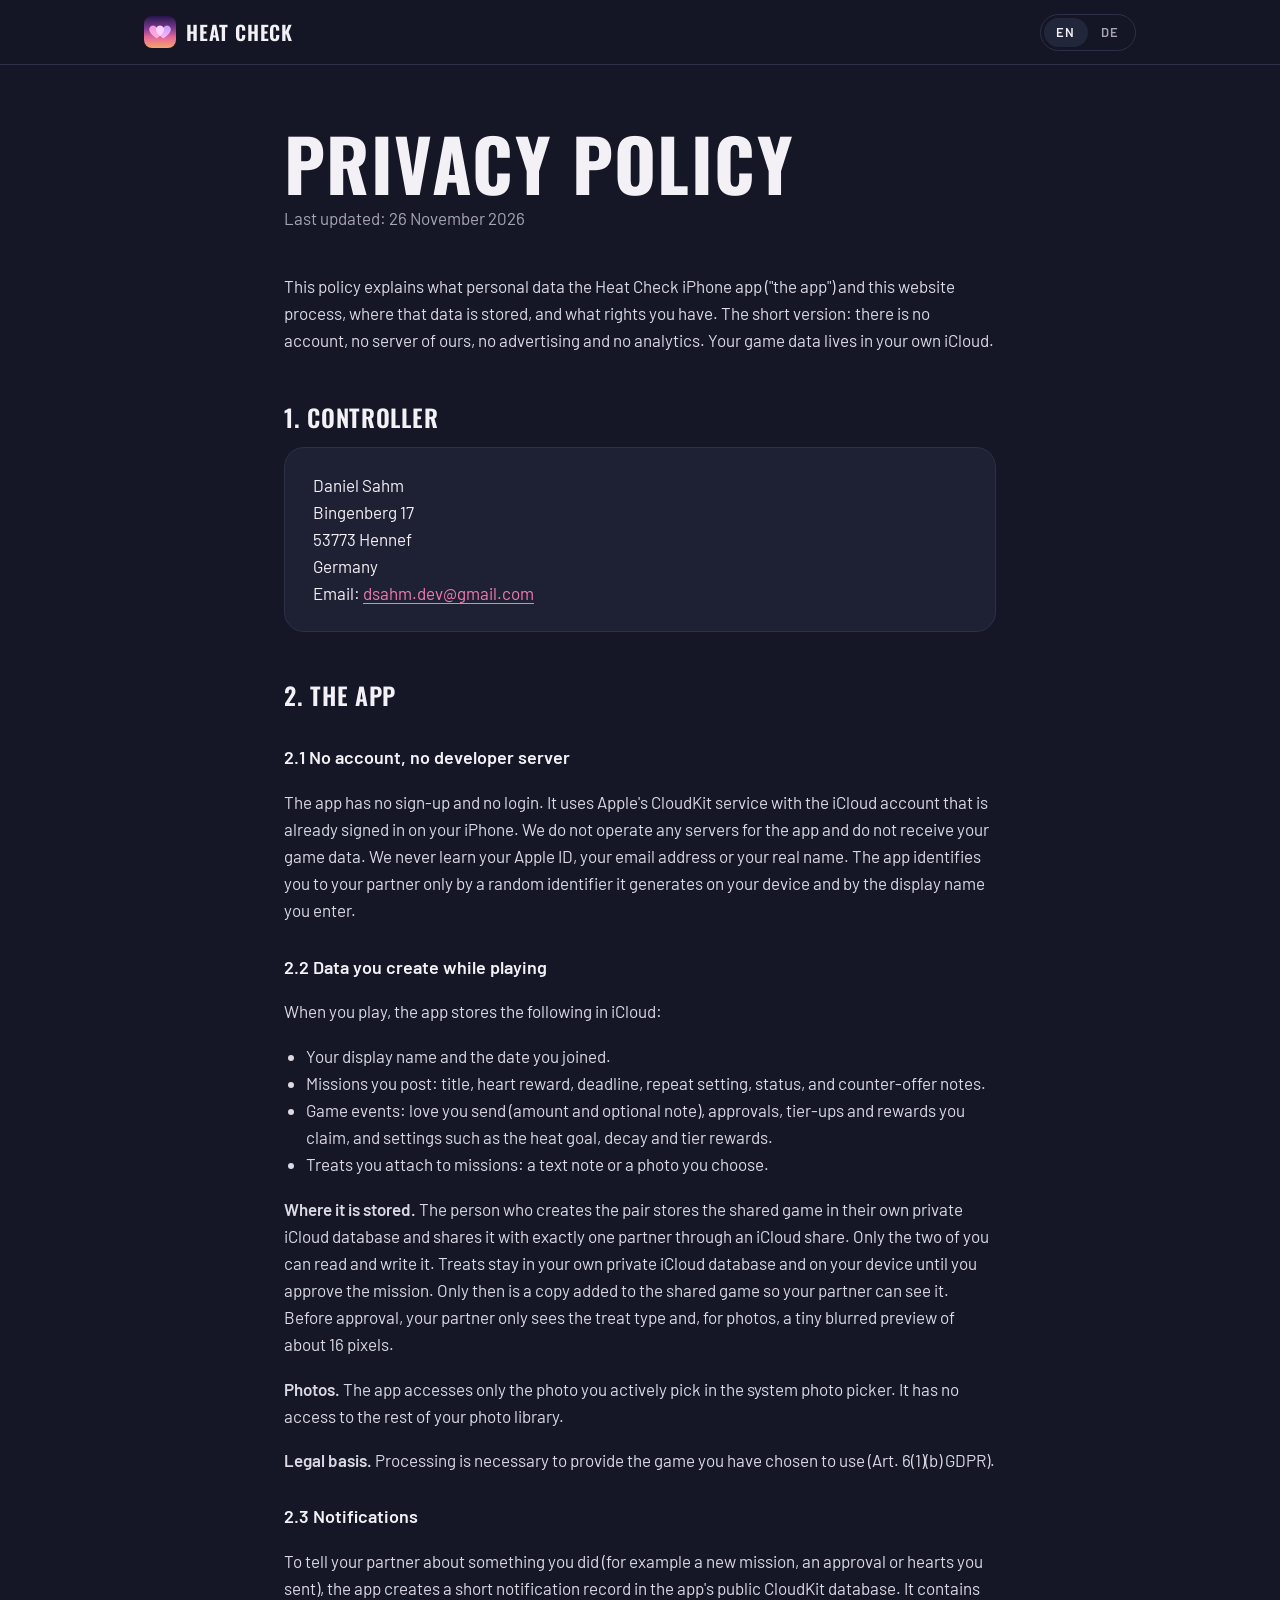
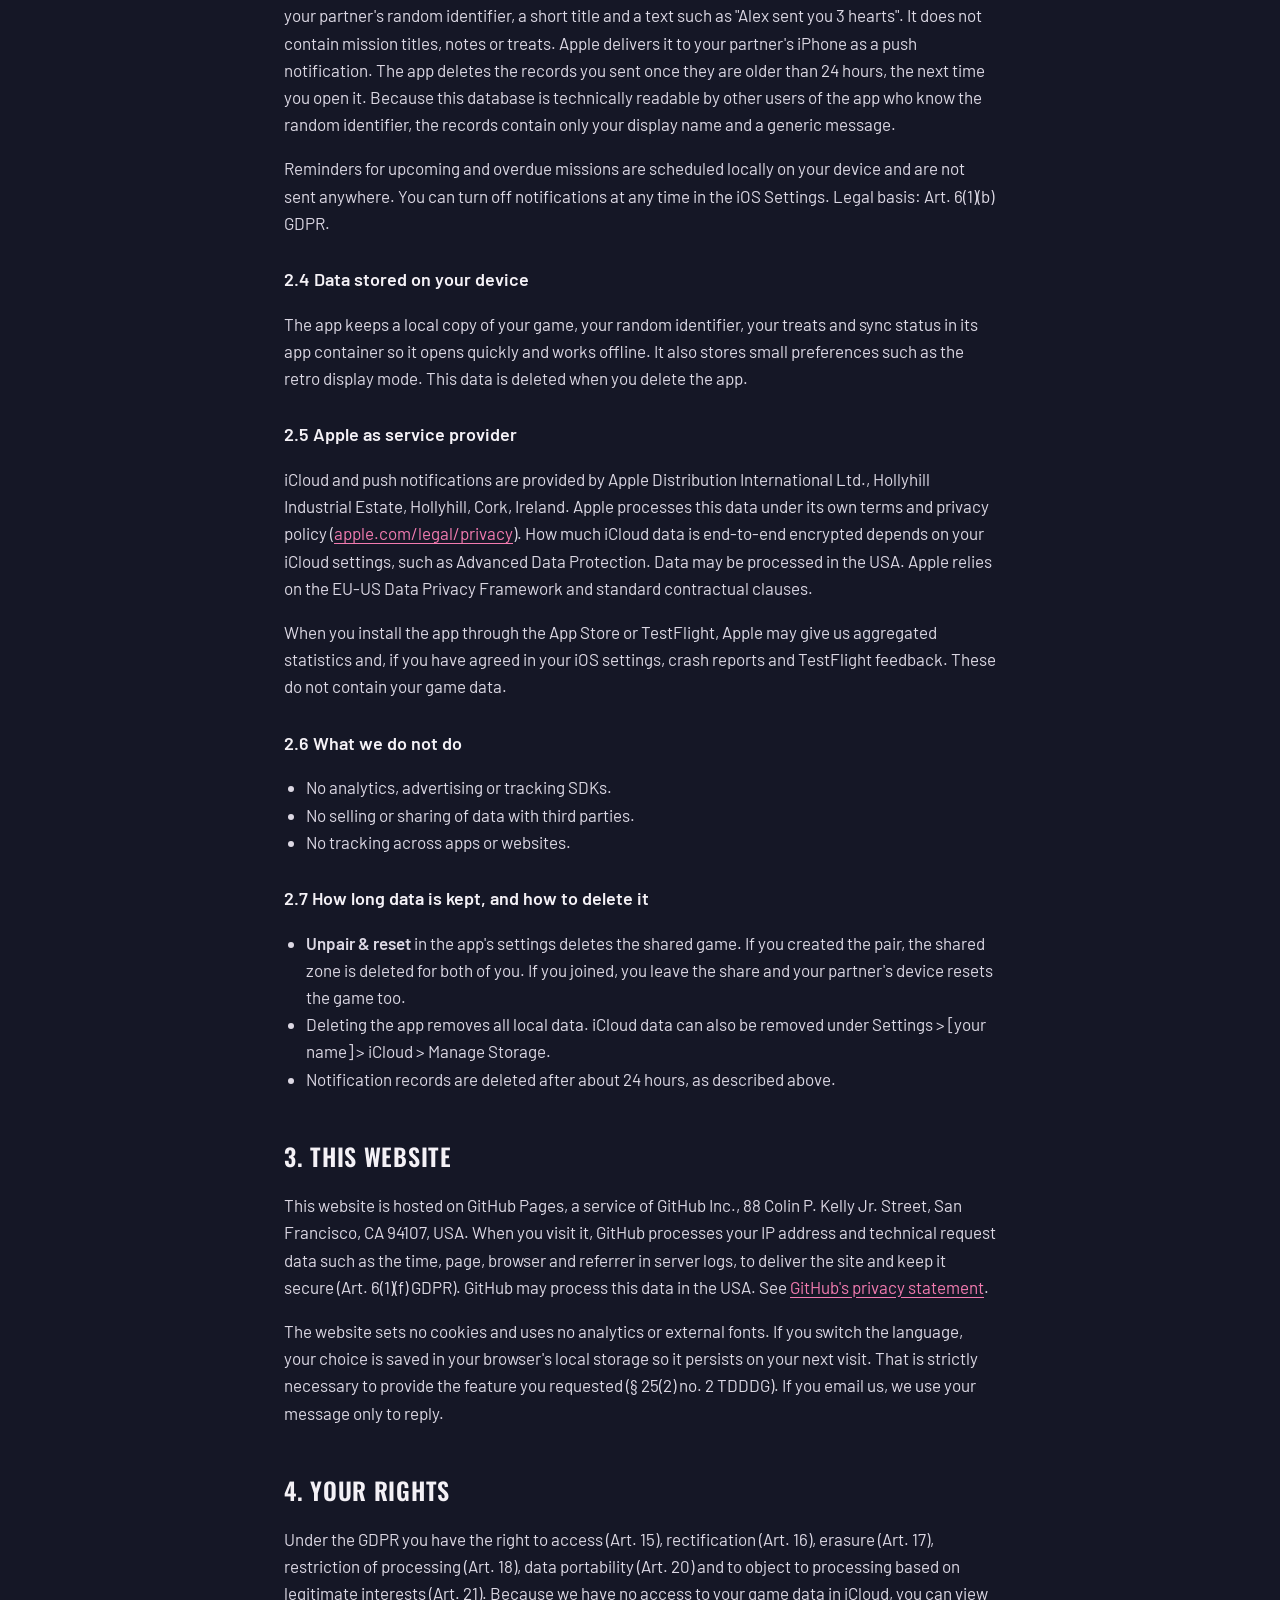
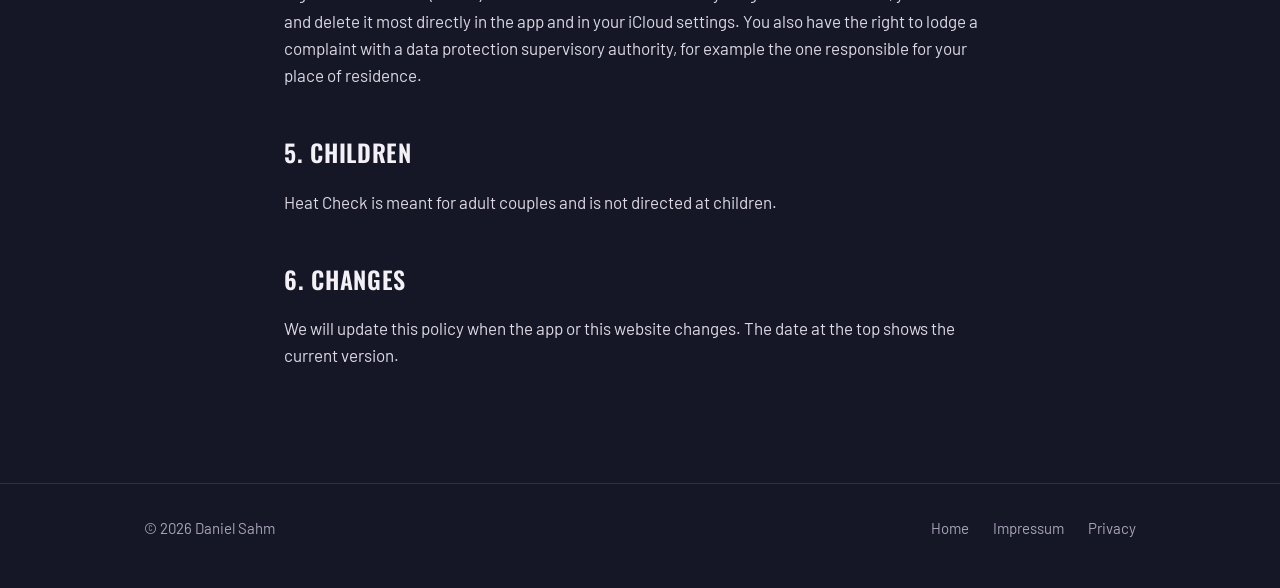
==== privacy.html @ 107d5788 "Add Heat Check landing page, Impressum and privacy policy" ====
<!doctype html>
<html lang="en" data-lang="en" data-title-en="Privacy policy - Heat Check" data-title-de="Datenschutzerklärung - Heat Check">
<head>
  <meta charset="utf-8">
  <meta name="viewport" content="width=device-width, initial-scale=1">
  <title>Privacy policy - Heat Check</title>
  <meta name="theme-color" content="#151726">
  <link rel="icon" type="image/png" href="assets/favicon.png">
  <link rel="stylesheet" href="assets/style.css">
  <script src="assets/lang.js"></script>
</head>
<body>
  <header class="site-header">
    <div class="wrap">
      <a class="brand" href="./"><img src="assets/favicon.png" alt=""><span>Heat Check</span></a>
      <div class="lang-switch" role="group" aria-label="Language">
        <button type="button" data-set-lang="en" aria-pressed="true">EN</button>
        <button type="button" data-set-lang="de" aria-pressed="false">DE</button>
      </div>
    </div>
  </header>

  <main class="legal">
    <!-- ENGLISH -->
    <div class="wrap narrow" lang="en">
      <h1 class="display">Privacy policy</h1>
      <p class="updated">Last updated: 26 November 2026</p>

      <p>This policy explains what personal data the Heat Check iPhone app ("the app") and this website process, where that data is stored, and what rights you have. The short version: there is no account, no server of ours, no advertising and no analytics. Your game data lives in your own iCloud.</p>

      <h2>1. Controller</h2>
      <div class="box">
        <address>
          Daniel Sahm<br>
          Bingenberg 17<br>
          53773 Hennef<br>
          Germany<br>
          Email: <a href="mailto:dsahm.dev@gmail.com">dsahm.dev@gmail.com</a>
        </address>
      </div>

      <h2>2. The app</h2>
      <h3>2.1 No account, no developer server</h3>
      <p>The app has no sign-up and no login. It uses Apple's CloudKit service with the iCloud account that is already signed in on your iPhone. We do not operate any servers for the app and do not receive your game data. We never learn your Apple ID, your email address or your real name. The app identifies you to your partner only by a random identifier it generates on your device and by the display name you enter.</p>

      <h3>2.2 Data you create while playing</h3>
      <p>When you play, the app stores the following in iCloud:</p>
      <ul>
        <li>Your display name and the date you joined.</li>
        <li>Missions you post: title, heart reward, deadline, repeat setting, status, and counter-offer notes.</li>
        <li>Game events: love you send (amount and optional note), approvals, tier-ups and rewards you claim, and settings such as the heat goal, decay and tier rewards.</li>
        <li>Treats you attach to missions: a text note or a photo you choose.</li>
      </ul>
      <p><strong>Where it is stored.</strong> The person who creates the pair stores the shared game in their own private iCloud database and shares it with exactly one partner through an iCloud share. Only the two of you can read and write it. Treats stay in your own private iCloud database and on your device until you approve the mission. Only then is a copy added to the shared game so your partner can see it. Before approval, your partner only sees the treat type and, for photos, a tiny blurred preview of about 16 pixels.</p>
      <p><strong>Photos.</strong> The app accesses only the photo you actively pick in the system photo picker. It has no access to the rest of your photo library.</p>
      <p><strong>Legal basis.</strong> Processing is necessary to provide the game you have chosen to use (Art. 6(1)(b) GDPR).</p>

      <h3>2.3 Notifications</h3>
      <p>To tell your partner about something you did (for example a new mission, an approval or hearts you sent), the app creates a short notification record in the app's public CloudKit database. It contains your partner's random identifier, a short title and a text such as "Alex sent you 3 hearts". It does not contain mission titles, notes or treats. Apple delivers it to your partner's iPhone as a push notification. The app deletes the records you sent once they are older than 24 hours, the next time you open it. Because this database is technically readable by other users of the app who know the random identifier, the records contain only your display name and a generic message.</p>
      <p>Reminders for upcoming and overdue missions are scheduled locally on your device and are not sent anywhere. You can turn off notifications at any time in the iOS Settings. Legal basis: Art. 6(1)(b) GDPR.</p>

      <h3>2.4 Data stored on your device</h3>
      <p>The app keeps a local copy of your game, your random identifier, your treats and sync status in its app container so it opens quickly and works offline. It also stores small preferences such as the retro display mode. This data is deleted when you delete the app.</p>

      <h3>2.5 Apple as service provider</h3>
      <p>iCloud and push notifications are provided by Apple Distribution International Ltd., Hollyhill Industrial Estate, Hollyhill, Cork, Ireland. Apple processes this data under its own terms and privacy policy (<a href="https://www.apple.com/legal/privacy/">apple.com/legal/privacy</a>). How much iCloud data is end-to-end encrypted depends on your iCloud settings, such as Advanced Data Protection. Data may be processed in the USA. Apple relies on the EU-US Data Privacy Framework and standard contractual clauses.</p>
      <p>When you install the app through the App Store or TestFlight, Apple may give us aggregated statistics and, if you have agreed in your iOS settings, crash reports and TestFlight feedback. These do not contain your game data.</p>

      <h3>2.6 What we do not do</h3>
      <ul>
        <li>No analytics, advertising or tracking SDKs.</li>
        <li>No selling or sharing of data with third parties.</li>
        <li>No tracking across apps or websites.</li>
      </ul>

      <h3>2.7 How long data is kept, and how to delete it</h3>
      <ul>
        <li><strong>Unpair &amp; reset</strong> in the app's settings deletes the shared game. If you created the pair, the shared zone is deleted for both of you. If you joined, you leave the share and your partner's device resets the game too.</li>
        <li>Deleting the app removes all local data. iCloud data can also be removed under Settings &gt; [your name] &gt; iCloud &gt; Manage Storage.</li>
        <li>Notification records are deleted after about 24 hours, as described above.</li>
      </ul>

      <h2>3. This website</h2>
      <p>This website is hosted on GitHub Pages, a service of GitHub Inc., 88 Colin P. Kelly Jr. Street, San Francisco, CA 94107, USA. When you visit it, GitHub processes your IP address and technical request data such as the time, page, browser and referrer in server logs, to deliver the site and keep it secure (Art. 6(1)(f) GDPR). GitHub may process this data in the USA. See <a href="https://docs.github.com/en/site-policy/privacy-policies/github-general-privacy-statement">GitHub's privacy statement</a>.</p>
      <p>The website sets no cookies and uses no analytics or external fonts. If you switch the language, your choice is saved in your browser's local storage so it persists on your next visit. That is strictly necessary to provide the feature you requested (§ 25(2) no. 2 TDDDG). If you email us, we use your message only to reply.</p>

      <h2>4. Your rights</h2>
      <p>Under the GDPR you have the right to access (Art. 15), rectification (Art. 16), erasure (Art. 17), restriction of processing (Art. 18), data portability (Art. 20) and to object to processing based on legitimate interests (Art. 21). Because we have no access to your game data in iCloud, you can view and delete it most directly in the app and in your iCloud settings. You also have the right to lodge a complaint with a data protection supervisory authority, for example the one responsible for your place of residence.</p>

      <h2>5. Children</h2>
      <p>Heat Check is meant for adult couples and is not directed at children.</p>

      <h2>6. Changes</h2>
      <p>We will update this policy when the app or this website changes. The date at the top shows the current version.</p>
    </div>

    <!-- DEUTSCH -->
    <div class="wrap narrow" lang="de">
      <h1 class="display">Datenschutz&shy;erklärung</h1>
      <p class="updated">Stand: 26. November 2026</p>

      <p>Diese Erklärung beschreibt, welche personenbezogenen Daten die iPhone-App Heat Check („die App“) und diese Website verarbeiten, wo sie gespeichert werden und welche Rechte du hast. Kurz gesagt: kein Konto, kein eigener Server, keine Werbung, keine Analyse. Eure Spieldaten liegen in eurem eigenen iCloud.</p>

      <h2>1. Verantwortlicher</h2>
      <div class="box">
        <address>
          Daniel Sahm<br>
          Bingenberg 17<br>
          53773 Hennef<br>
          Deutschland<br>
          E-Mail: <a href="mailto:dsahm.dev@gmail.com">dsahm.dev@gmail.com</a>
        </address>
      </div>

      <h2>2. Die App</h2>
      <h3>2.1 Kein Konto, kein Server des Entwicklers</h3>
      <p>Die App hat keine Registrierung und keinen Login. Sie nutzt Apples Dienst CloudKit mit dem iCloud-Account, der auf deinem iPhone bereits angemeldet ist. Wir betreiben keine eigenen Server für die App und erhalten deine Spieldaten nicht. Wir erfahren weder deine Apple-ID noch deine E-Mail-Adresse oder deinen echten Namen. Gegenüber deinem Partner wirst du nur über eine zufällige Kennung, die auf deinem Gerät erzeugt wird, und den Anzeigenamen identifiziert, den du eingibst.</p>

      <h3>2.2 Daten, die beim Spielen entstehen</h3>
      <p>Beim Spielen speichert die App Folgendes in iCloud:</p>
      <ul>
        <li>Deinen Anzeigenamen und das Beitrittsdatum.</li>
        <li>Missionen, die du stellst: Titel, Herz-Belohnung, Deadline, Wiederholung, Status und Notizen zu Gegenangeboten.</li>
        <li>Spielereignisse: gesendete Liebe (Anzahl und optionale Nachricht), Freigaben, erreichte Stufen und eingelöste Belohnungen sowie Einstellungen wie Hitzeziel, Abkühlung und Stufenbelohnungen.</li>
        <li>Belohnungen, die du an Missionen hängst: eine Textnotiz oder ein Foto deiner Wahl.</li>
      </ul>
      <p><strong>Speicherort.</strong> Wer das Paar erstellt, speichert das gemeinsame Spiel in der eigenen privaten iCloud-Datenbank und teilt es per iCloud-Freigabe mit genau einem Partner. Nur ihr beide könnt es lesen und bearbeiten. Belohnungen bleiben in deiner eigenen privaten iCloud-Datenbank und auf deinem Gerät, bis du die Mission abnimmst. Erst dann wird eine Kopie ins gemeinsame Spiel gelegt, damit dein Partner sie sehen kann. Vor der Freigabe sieht dein Partner nur die Art der Belohnung und bei Fotos eine winzige, unscharfe Vorschau von etwa 16 Pixeln.</p>
      <p><strong>Fotos.</strong> Die App greift nur auf das Foto zu, das du aktiv in der Fotoauswahl des Systems auswählst. Auf den Rest deiner Mediathek hat sie keinen Zugriff.</p>
      <p><strong>Rechtsgrundlage.</strong> Die Verarbeitung ist erforderlich, um das Spiel bereitzustellen, das du nutzen möchtest (Art. 6 Abs. 1 lit. b DSGVO).</p>

      <h3>2.3 Mitteilungen</h3>
      <p>Um deinen Partner über eine Aktion zu informieren (zum Beispiel eine neue Mission, eine Freigabe oder gesendete Herzen), legt die App einen kurzen Mitteilungsdatensatz in der öffentlichen CloudKit-Datenbank der App an. Er enthält die zufällige Kennung deines Partners, einen kurzen Titel und einen Text wie „Alex hat dir 3 Herzen geschickt“, aber keine Missionstitel, Notizen oder Belohnungen. Apple stellt ihn als Push-Mitteilung auf dem iPhone deines Partners zu. Die App löscht die von dir gesendeten Datensätze, sobald sie älter als 24 Stunden sind, beim nächsten Öffnen. Da diese Datenbank technisch für andere Nutzer der App lesbar ist, die die zufällige Kennung kennen, enthalten die Datensätze nur deinen Anzeigenamen und eine allgemeine Nachricht.</p>
      <p>Erinnerungen an bald fällige und überfällige Missionen werden lokal auf deinem Gerät geplant und nirgendwohin gesendet. Mitteilungen kannst du jederzeit in den iOS-Einstellungen abschalten. Rechtsgrundlage: Art. 6 Abs. 1 lit. b DSGVO.</p>

      <h3>2.4 Daten auf deinem Gerät</h3>
      <p>Die App speichert eine lokale Kopie eures Spiels, deine zufällige Kennung, deine Belohnungen und den Synchronisationsstatus in ihrem App-Container, damit sie schnell startet und offline funktioniert. Außerdem speichert sie kleine Einstellungen wie den Retro-Modus. Diese Daten werden gelöscht, wenn du die App löschst.</p>

      <h3>2.5 Apple als Dienstleister</h3>
      <p>iCloud und Push-Mitteilungen werden von Apple Distribution International Ltd., Hollyhill Industrial Estate, Hollyhill, Cork, Irland, bereitgestellt. Apple verarbeitet diese Daten nach eigenen Bedingungen und eigener Datenschutzrichtlinie (<a href="https://www.apple.com/de/legal/privacy/">apple.com/de/legal/privacy</a>). Wie viele iCloud-Daten Ende-zu-Ende-verschlüsselt sind, hängt von deinen iCloud-Einstellungen ab, etwa vom erweiterten Datenschutz. Eine Verarbeitung in den USA ist möglich. Apple stützt sich dabei auf das EU-US Data Privacy Framework und Standardvertragsklauseln.</p>
      <p>Wenn du die App über den App Store oder TestFlight installierst, kann Apple uns zusammengefasste Statistiken und, sofern du in den iOS-Einstellungen zugestimmt hast, Absturzberichte und TestFlight-Feedback zur Verfügung stellen. Diese enthalten keine Spieldaten.</p>

      <h3>2.6 Was wir nicht tun</h3>
      <ul>
        <li>Keine Analyse-, Werbe- oder Tracking-SDKs.</li>
        <li>Kein Verkauf und keine Weitergabe von Daten an Dritte.</li>
        <li>Kein Tracking über Apps oder Websites hinweg.</li>
      </ul>

      <h3>2.7 Speicherdauer und Löschung</h3>
      <ul>
        <li><strong>Unpair &amp; reset</strong> in den Einstellungen der App löscht das gemeinsame Spiel. Wenn du das Paar erstellt hast, wird der gemeinsame Bereich für euch beide gelöscht. Wenn du beigetreten bist, verlässt du die Freigabe, und das Gerät deines Partners setzt das Spiel ebenfalls zurück.</li>
        <li>Das Löschen der App entfernt alle lokalen Daten. iCloud-Daten kannst du zusätzlich unter Einstellungen &gt; [dein Name] &gt; iCloud &gt; Speicher verwalten entfernen.</li>
        <li>Mitteilungsdatensätze werden wie oben beschrieben nach etwa 24 Stunden gelöscht.</li>
      </ul>

      <h2>3. Diese Website</h2>
      <p>Diese Website wird über GitHub Pages bereitgestellt, einen Dienst der GitHub Inc., 88 Colin P. Kelly Jr. Street, San Francisco, CA 94107, USA. Beim Aufruf verarbeitet GitHub deine IP-Adresse und technische Anfragedaten wie Zeitpunkt, Seite, Browser und Referrer in Server-Logs, um die Seite auszuliefern und abzusichern (Art. 6 Abs. 1 lit. f DSGVO). GitHub kann diese Daten in den USA verarbeiten. Siehe die <a href="https://docs.github.com/en/site-policy/privacy-policies/github-general-privacy-statement">Datenschutzerklärung von GitHub</a>.</p>
      <p>Die Website setzt keine Cookies und nutzt weder Analyse-Tools noch externe Schriftarten. Wenn du die Sprache umschaltest, wird deine Auswahl im lokalen Speicher deines Browsers abgelegt, damit sie beim nächsten Besuch erhalten bleibt. Das ist für die von dir gewünschte Funktion unbedingt erforderlich (§ 25 Abs. 2 Nr. 2 TDDDG). Wenn du uns per E-Mail schreibst, nutzen wir deine Nachricht nur zur Beantwortung.</p>

      <h2>4. Deine Rechte</h2>
      <p>Nach der DSGVO hast du das Recht auf Auskunft (Art. 15), Berichtigung (Art. 16), Löschung (Art. 17), Einschränkung der Verarbeitung (Art. 18), Datenübertragbarkeit (Art. 20) und Widerspruch gegen Verarbeitungen auf Grundlage berechtigter Interessen (Art. 21). Da wir keinen Zugriff auf deine Spieldaten in iCloud haben, kannst du sie am direktesten in der App und in deinen iCloud-Einstellungen einsehen und löschen. Außerdem hast du das Recht, dich bei einer Datenschutz-Aufsichtsbehörde zu beschweren, etwa bei der für deinen Wohnort zuständigen.</p>

      <h2>5. Kinder</h2>
      <p>Heat Check richtet sich an erwachsene Paare und nicht an Kinder.</p>

      <h2>6. Änderungen</h2>
      <p>Wir passen diese Erklärung an, wenn sich die App oder diese Website ändert. Das Datum oben zeigt den aktuellen Stand.</p>
    </div>
  </main>

  <footer class="site-footer">
    <div class="wrap">
      <span>&copy; 2026 Daniel Sahm</span>
      <nav>
        <a href="./">Home</a>
        <a href="impressum.html">Impressum</a>
        <a href="privacy.html" lang="en">Privacy</a><a href="privacy.html" lang="de">Datenschutz</a>
      </nav>
    </div>
  </footer>
</body>
</html>
---- assets/style.css ----
@font-face { font-family: "Oswald"; src: url("fonts/Oswald-Variable.ttf") format("truetype"); font-weight: 200 700; font-display: swap; }
@font-face { font-family: "Barlow"; src: url("fonts/Barlow-Regular.ttf") format("truetype"); font-weight: 400; font-display: swap; }
@font-face { font-family: "Barlow"; src: url("fonts/Barlow-SemiBold.ttf") format("truetype"); font-weight: 600; font-display: swap; }

:root {
  --bg: #151726;
  --surface: #1e2133;
  --surface-2: #22263a;
  --line: #2c3148;
  --text: #f4f1f6;
  --muted: #a8a3b8;
  --pink: #f27bb0;
  --lavender: #b79cf0;
  --gold: #f2c94c;
  --coral: #ff8f7a;
  --sunset: linear-gradient(135deg, #ffb38a 0%, #f27bb0 50%, #9d86f0 100%);
  color-scheme: dark;
}

* { box-sizing: border-box; }
html { -webkit-text-size-adjust: 100%; }
body {
  margin: 0;
  background: var(--bg);
  color: var(--text);
  font: 400 17px/1.6 "Barlow", system-ui, sans-serif;
  overflow-x: hidden;
}
a { color: var(--pink); text-underline-offset: 3px; }
a:hover { color: var(--text); }

html[data-lang="en"] [lang="de"]:not(html),
html[data-lang="de"] [lang="en"]:not(html) { display: none !important; }

.wrap { max-width: 1040px; margin: 0 auto; padding: 0 24px; }
.narrow { max-width: 760px; }

.display {
  font-family: "Oswald", "Barlow", sans-serif;
  text-transform: uppercase;
  letter-spacing: 0.02em;
  line-height: 0.95;
  font-weight: 700;
}

/* Header */
.site-header { position: sticky; top: 0; z-index: 10; background: rgba(21, 23, 38, 0.85); backdrop-filter: blur(12px); -webkit-backdrop-filter: blur(12px); border-bottom: 1px solid var(--line); }
.site-header .wrap { display: flex; align-items: center; justify-content: space-between; height: 64px; }
.brand { display: flex; align-items: center; gap: 10px; color: var(--text); text-decoration: none; }
.brand img { width: 32px; height: 32px; border-radius: 8px; }
.brand span { font-family: "Oswald", sans-serif; font-weight: 600; text-transform: uppercase; letter-spacing: 0.04em; font-size: 20px; }
.lang-switch { display: flex; border: 1px solid var(--line); border-radius: 999px; padding: 3px; }
.lang-switch button { all: unset; cursor: pointer; font: 600 13px/1 "Barlow", sans-serif; letter-spacing: 0.08em; color: var(--muted); padding: 8px 12px; border-radius: 999px; min-width: 20px; text-align: center; }
.lang-switch button[aria-pressed="true"] { background: var(--surface-2); color: var(--text); }
.lang-switch button:focus-visible { outline: 2px solid var(--pink); }

/* Hero */
.hero { position: relative; padding: 96px 0 80px; text-align: center; overflow: hidden; }
.hero::before {
  content: ""; position: absolute; inset: -20% -10% auto; height: 620px; z-index: -1;
  background: radial-gradient(closest-side, rgba(242, 123, 176, 0.32), transparent 70%),
              radial-gradient(closest-side at 70% 60%, rgba(157, 134, 240, 0.28), transparent 70%);
}
.hero .icon { width: 128px; height: 128px; border-radius: 28px; box-shadow: 0 24px 60px rgba(242, 123, 176, 0.35); }
.hero h1 { font-size: clamp(64px, 14vw, 132px); margin: 28px 0 0; }
.hero h1 .glow { background: var(--sunset); -webkit-background-clip: text; background-clip: text; color: transparent; }
.hero .tagline { font-size: clamp(19px, 2.6vw, 24px); color: var(--muted); max-width: 560px; margin: 20px auto 0; }
.badge { display: inline-flex; align-items: center; gap: 10px; margin-top: 36px; padding: 14px 24px; border-radius: 999px; background: var(--sunset); color: #1b1e30; font-weight: 600; letter-spacing: 0.04em; text-transform: uppercase; font-size: 14px; }
.badge::before { content: "\2665\FE0E"; font-size: 16px; }

/* Sections */
section { padding: 72px 0; }
.eyebrow { color: var(--pink); font-weight: 600; letter-spacing: 0.14em; text-transform: uppercase; font-size: 13px; margin: 0 0 12px; }
h2.display { font-size: clamp(40px, 7vw, 64px); margin: 0 0 16px; }
.lead { color: var(--muted); max-width: 620px; margin: 0; }

.grid { display: grid; gap: 16px; grid-template-columns: repeat(auto-fit, minmax(230px, 1fr)); margin-top: 40px; }
.card { background: var(--surface); border: 1px solid var(--line); border-radius: 24px; padding: 28px; }
.card .glyph { width: 44px; height: 44px; border-radius: 14px; display: grid; place-items: center; font-size: 22px; background: var(--surface-2); margin-bottom: 18px; }
.card h3 { font-family: "Oswald", sans-serif; text-transform: uppercase; font-weight: 600; letter-spacing: 0.03em; font-size: 22px; margin: 0 0 8px; }
.card p { margin: 0; color: var(--muted); font-size: 16px; }

/* Tiers */
.tiers { display: grid; grid-template-columns: repeat(5, 1fr); gap: 8px; margin-top: 40px; }
.tier { border-radius: 18px; padding: 18px 14px 16px; background: var(--surface); border: 1px solid var(--line); position: relative; overflow: hidden; }
.tier::before { content: ""; position: absolute; inset: 0 0 auto; height: 4px; background: var(--c); }
.tier .pct { color: var(--muted); font-size: 13px; letter-spacing: 0.08em; }
.tier .name { font-family: "Oswald", sans-serif; font-weight: 700; font-size: 22px; color: var(--c); text-transform: uppercase; line-height: 1.1; margin-top: 4px; }
.tier .reward { color: var(--muted); font-size: 14px; margin-top: 8px; line-height: 1.4; }

/* Steps */
.steps { counter-reset: step; display: grid; gap: 16px; grid-template-columns: repeat(auto-fit, minmax(240px, 1fr)); margin-top: 40px; }
.step { counter-increment: step; padding-top: 8px; }
.step::before { content: counter(step, decimal-leading-zero); font-family: "Oswald", sans-serif; font-weight: 700; font-size: 48px; background: var(--sunset); -webkit-background-clip: text; background-clip: text; color: transparent; display: block; line-height: 1; margin-bottom: 10px; }
.step h3 { margin: 0 0 6px; font-size: 19px; font-weight: 600; }
.step p { margin: 0; color: var(--muted); font-size: 16px; }

.privacy-band { background: var(--surface); border-top: 1px solid var(--line); border-bottom: 1px solid var(--line); }
.checks { list-style: none; padding: 0; margin: 28px 0 0; display: grid; gap: 12px; }
.checks li { padding-left: 32px; position: relative; }
.checks li::before { content: "\2665\FE0E"; position: absolute; left: 0; color: var(--pink); }

/* Legal pages */
.legal { padding: 64px 0 96px; }
.legal h1 { font-size: clamp(44px, 9vw, 72px); margin: 0 0 8px; }
.legal .updated { color: var(--muted); margin: 0 0 40px; }
.legal h2 { font-family: "Oswald", sans-serif; text-transform: uppercase; font-weight: 600; letter-spacing: 0.03em; font-size: 24px; margin: 44px 0 10px; }
.legal h3 { font-size: 18px; margin: 28px 0 6px; }
.legal p, .legal li { color: #dcd8e4; }
.legal ul { padding-left: 22px; }
.legal address { font-style: normal; }
.legal .box { background: var(--surface); border: 1px solid var(--line); border-radius: 20px; padding: 24px 28px; }

/* Footer */
.site-footer { border-top: 1px solid var(--line); padding: 32px 0 48px; color: var(--muted); font-size: 15px; }
.site-footer .wrap { display: flex; flex-wrap: wrap; gap: 16px 28px; align-items: center; justify-content: space-between; }
.site-footer nav { display: flex; gap: 24px; flex-wrap: wrap; }
.site-footer a { color: var(--muted); text-decoration: none; }
.site-footer a:hover { color: var(--text); }

@media (max-width: 720px) {
  .wrap { padding: 0 16px; }
  .hero { padding: 64px 0 56px; }
  section { padding: 56px 0; }
  .tiers { grid-template-columns: 1fr; }
  .tier { display: grid; grid-template-columns: 96px 1fr; align-items: baseline; column-gap: 12px; }
  .tier .name { margin: 0; grid-row: 1; grid-column: 1; }
  .tier .pct { grid-row: 2; grid-column: 1; }
  .tier .reward { grid-row: 1 / span 2; grid-column: 2; margin: 0; }
  .tier::before { inset: 0 auto 0 0; width: 4px; height: auto; }
}
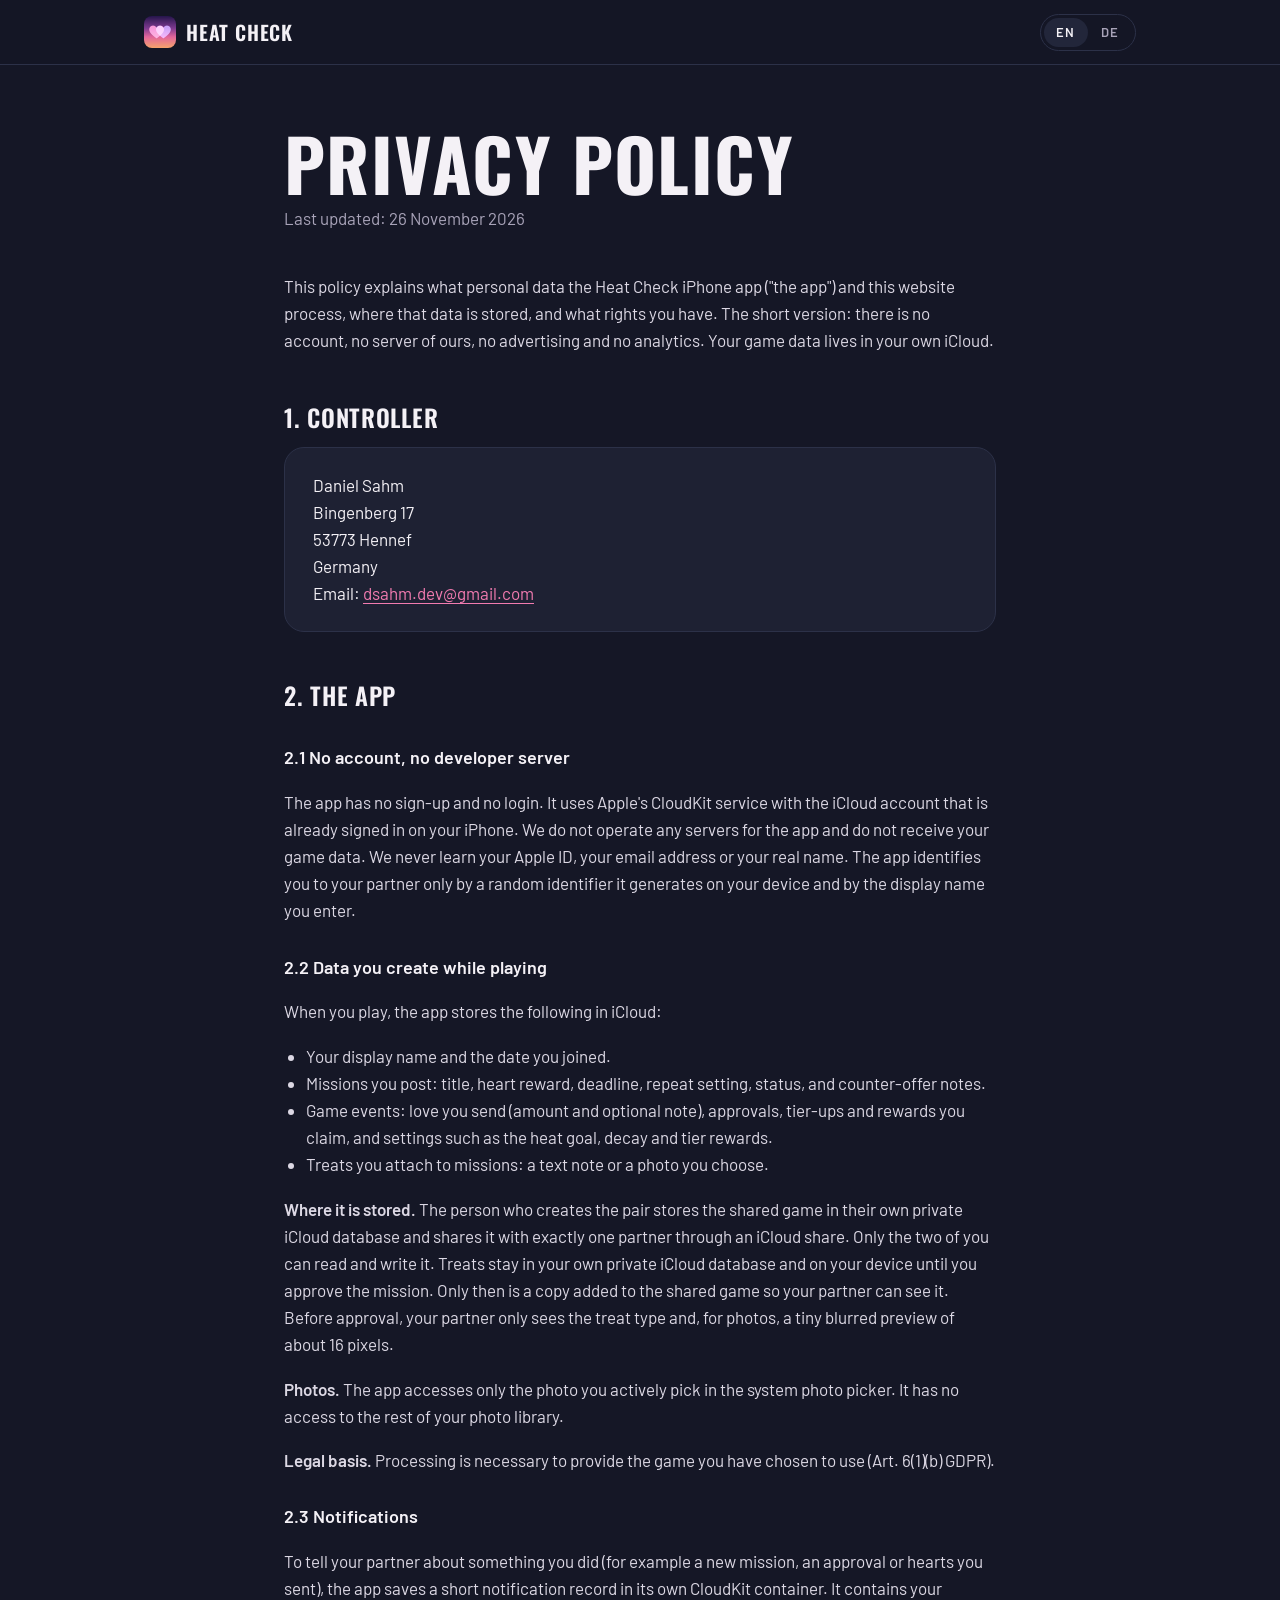
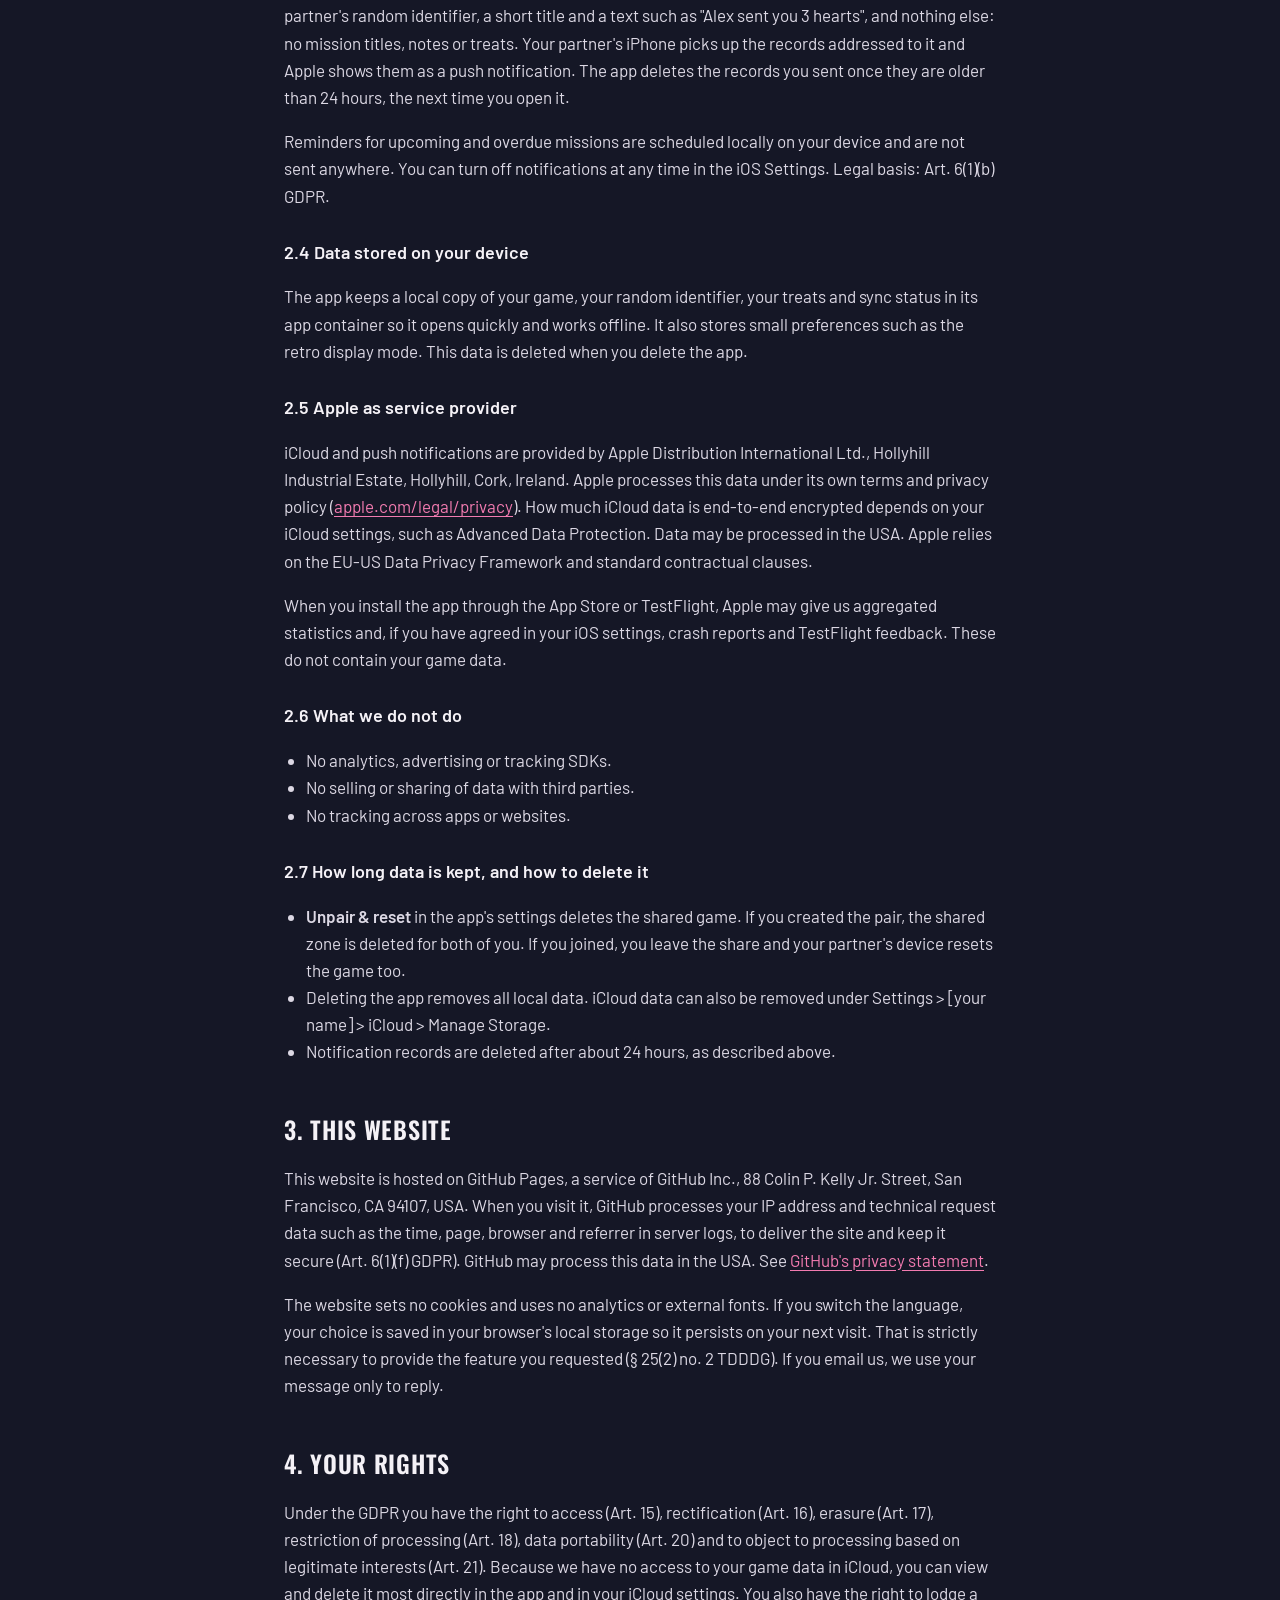
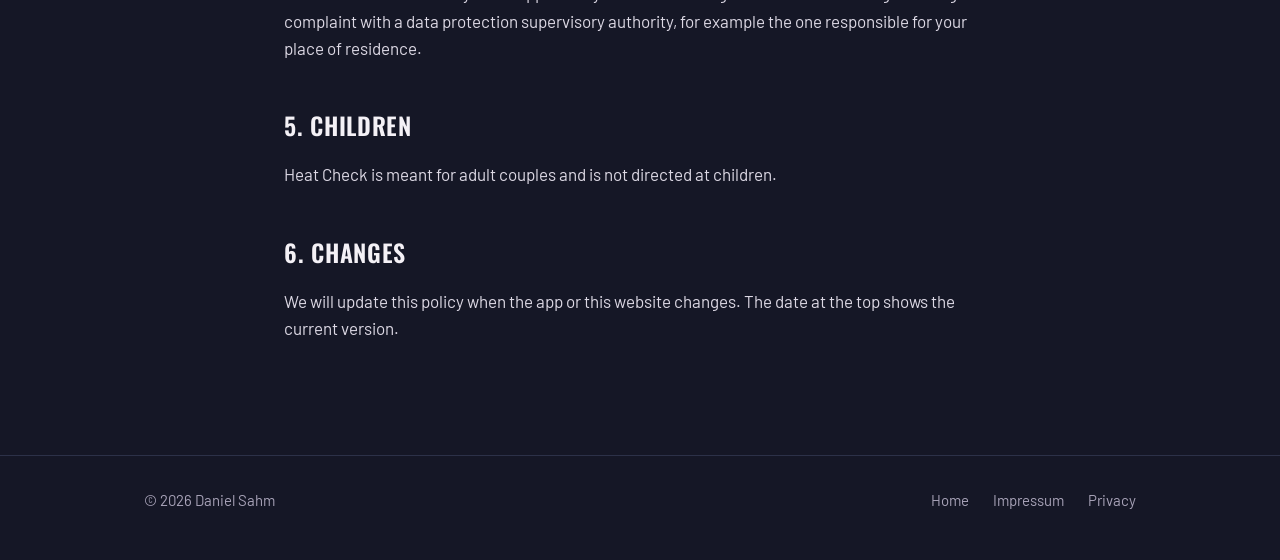
==== commit 5c81339f: "Add app screenshots and clarify notification records in privacy policy" ====
--- a/privacy.html
+++ b/privacy.html
@@ -56,7 +56,7 @@
       <p><strong>Legal basis.</strong> Processing is necessary to provide the game you have chosen to use (Art. 6(1)(b) GDPR).</p>
 
       <h3>2.3 Notifications</h3>
-      <p>To tell your partner about something you did (for example a new mission, an approval or hearts you sent), the app creates a short notification record in the app's public CloudKit database. It contains your partner's random identifier, a short title and a text such as "Alex sent you 3 hearts". It does not contain mission titles, notes or treats. Apple delivers it to your partner's iPhone as a push notification. The app deletes the records you sent once they are older than 24 hours, the next time you open it. Because this database is technically readable by other users of the app who know the random identifier, the records contain only your display name and a generic message.</p>
+      <p>To tell your partner about something you did (for example a new mission, an approval or hearts you sent), the app saves a short notification record in its own CloudKit container. It contains your partner's random identifier, a short title and a text such as "Alex sent you 3 hearts", and nothing else: no mission titles, notes or treats. Your partner's iPhone picks up the records addressed to it and Apple shows them as a push notification. The app deletes the records you sent once they are older than 24 hours, the next time you open it.</p>
       <p>Reminders for upcoming and overdue missions are scheduled locally on your device and are not sent anywhere. You can turn off notifications at any time in the iOS Settings. Legal basis: Art. 6(1)(b) GDPR.</p>
 
       <h3>2.4 Data stored on your device</h3>
@@ -129,7 +129,7 @@
       <p><strong>Rechtsgrundlage.</strong> Die Verarbeitung ist erforderlich, um das Spiel bereitzustellen, das du nutzen möchtest (Art. 6 Abs. 1 lit. b DSGVO).</p>
 
       <h3>2.3 Mitteilungen</h3>
-      <p>Um deinen Partner über eine Aktion zu informieren (zum Beispiel eine neue Mission, eine Freigabe oder gesendete Herzen), legt die App einen kurzen Mitteilungsdatensatz in der öffentlichen CloudKit-Datenbank der App an. Er enthält die zufällige Kennung deines Partners, einen kurzen Titel und einen Text wie „Alex hat dir 3 Herzen geschickt“, aber keine Missionstitel, Notizen oder Belohnungen. Apple stellt ihn als Push-Mitteilung auf dem iPhone deines Partners zu. Die App löscht die von dir gesendeten Datensätze, sobald sie älter als 24 Stunden sind, beim nächsten Öffnen. Da diese Datenbank technisch für andere Nutzer der App lesbar ist, die die zufällige Kennung kennen, enthalten die Datensätze nur deinen Anzeigenamen und eine allgemeine Nachricht.</p>
+      <p>Um deinen Partner über eine Aktion zu informieren (zum Beispiel eine neue Mission, eine Freigabe oder gesendete Herzen), speichert die App einen kurzen Mitteilungsdatensatz in ihrem eigenen CloudKit-Container. Er enthält die zufällige Kennung deines Partners, einen kurzen Titel und einen Text wie „Alex hat dir 3 Herzen geschickt“ und sonst nichts: keine Missionstitel, Notizen oder Belohnungen. Das iPhone deines Partners holt die an es adressierten Datensätze ab und Apple zeigt sie als Push-Mitteilung an. Die App löscht die von dir gesendeten Datensätze, sobald sie älter als 24 Stunden sind, beim nächsten Öffnen.</p>
       <p>Erinnerungen an bald fällige und überfällige Missionen werden lokal auf deinem Gerät geplant und nirgendwohin gesendet. Mitteilungen kannst du jederzeit in den iOS-Einstellungen abschalten. Rechtsgrundlage: Art. 6 Abs. 1 lit. b DSGVO.</p>
 
       <h3>2.4 Daten auf deinem Gerät</h3>
--- a/assets/style.css
+++ b/assets/style.css
@@ -68,6 +68,13 @@
 .badge { display: inline-flex; align-items: center; gap: 10px; margin-top: 36px; padding: 14px 24px; border-radius: 999px; background: var(--sunset); color: #1b1e30; font-weight: 600; letter-spacing: 0.04em; text-transform: uppercase; font-size: 14px; }
 .badge::before { content: "\2665\FE0E"; font-size: 16px; }
 
+/* Screenshots */
+.screens-section { padding-top: 0; }
+.screens { display: grid; grid-template-columns: repeat(4, 1fr); gap: 20px; }
+.screens figure { margin: 0; text-align: center; }
+.screens img { display: block; width: 100%; height: auto; border-radius: 28px; border: 1px solid var(--line); box-shadow: 0 20px 50px rgba(0, 0, 0, 0.45); }
+.screens figcaption { margin-top: 14px; color: var(--muted); font-size: 15px; }
+
 /* Sections */
 section { padding: 72px 0; }
 .eyebrow { color: var(--pink); font-weight: 600; letter-spacing: 0.14em; text-transform: uppercase; font-size: 13px; margin: 0 0 12px; }
@@ -122,6 +129,10 @@
   .wrap { padding: 0 16px; }
   .hero { padding: 64px 0 56px; }
   section { padding: 56px 0; }
+  .screens { display: flex; overflow-x: auto; scroll-snap-type: x mandatory; gap: 14px; margin: 0 -16px; padding: 0 16px 8px; scrollbar-width: none; }
+  .screens::-webkit-scrollbar { display: none; }
+  .screens figure { flex: 0 0 62%; scroll-snap-align: center; }
+  .screens img { border-radius: 22px; }
   .tiers { grid-template-columns: 1fr; }
   .tier { display: grid; grid-template-columns: 96px 1fr; align-items: baseline; column-gap: 12px; }
   .tier .name { margin: 0; grid-row: 1; grid-column: 1; }
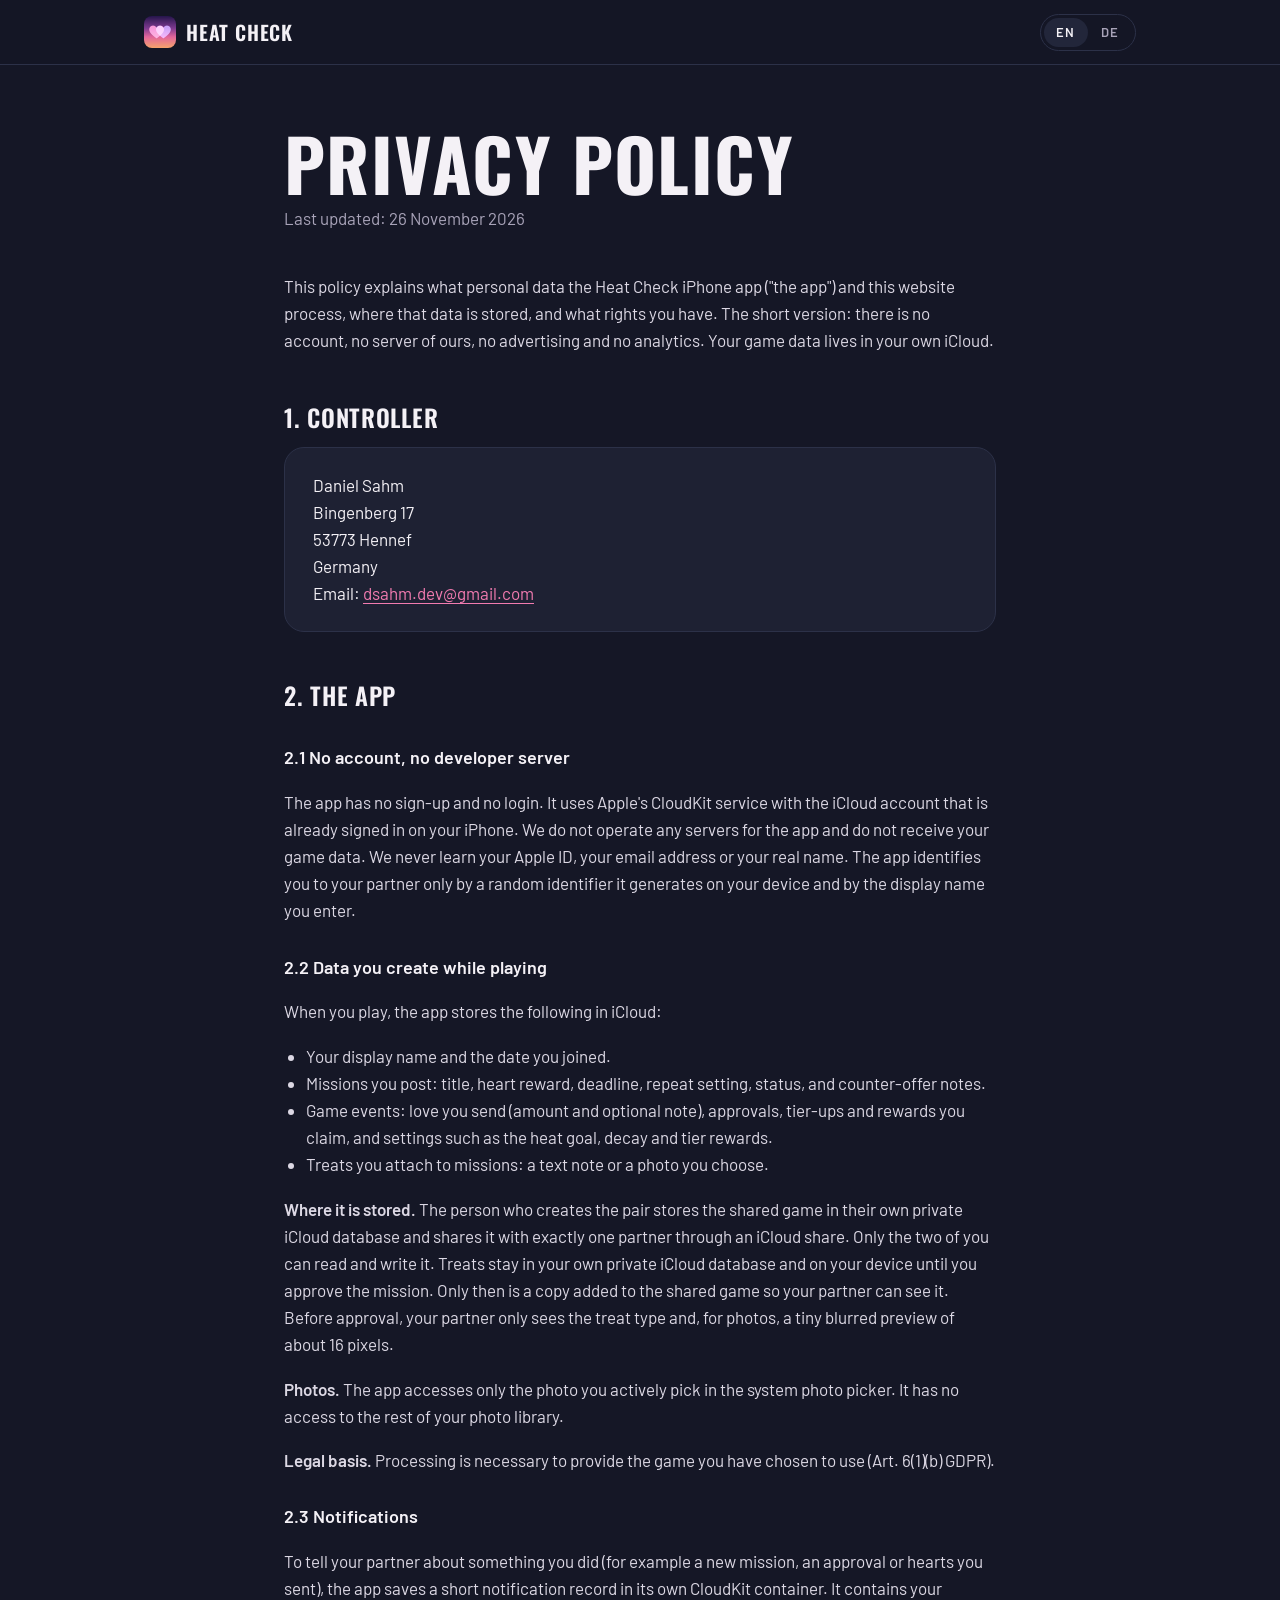
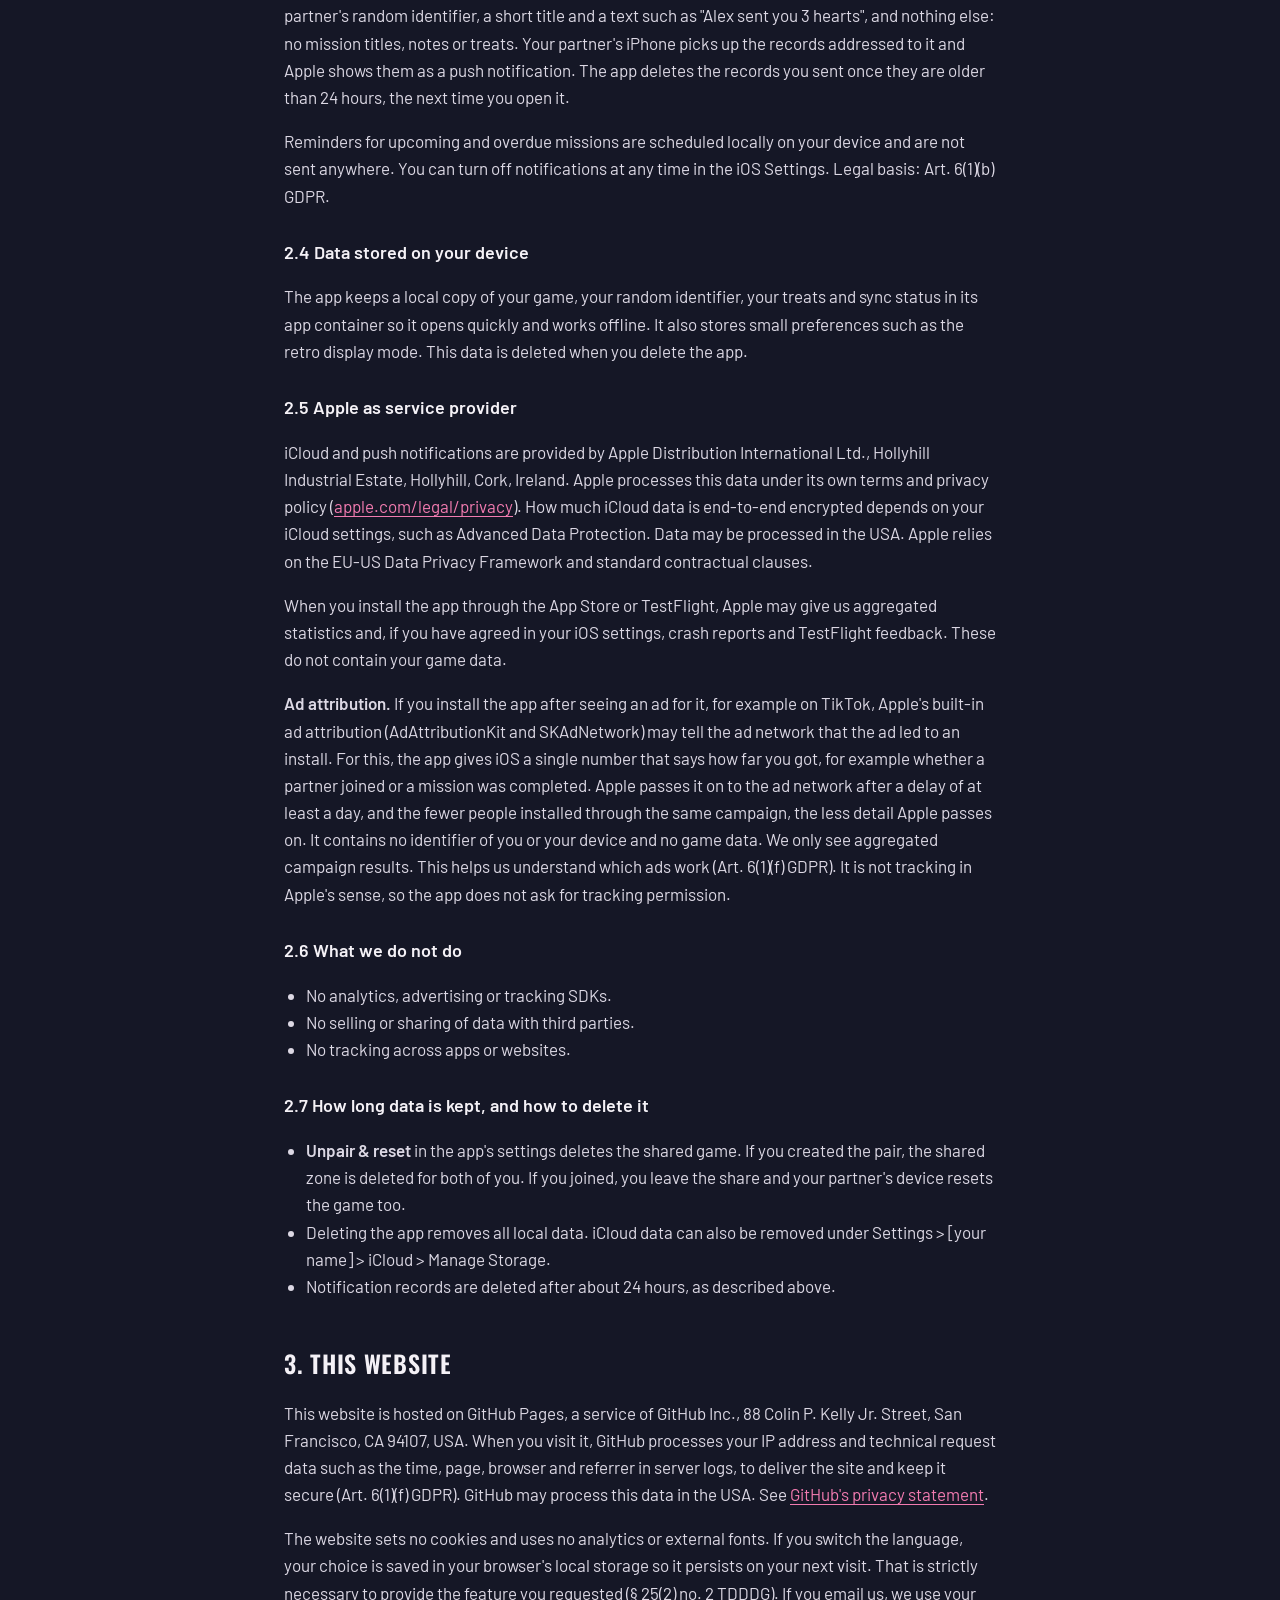
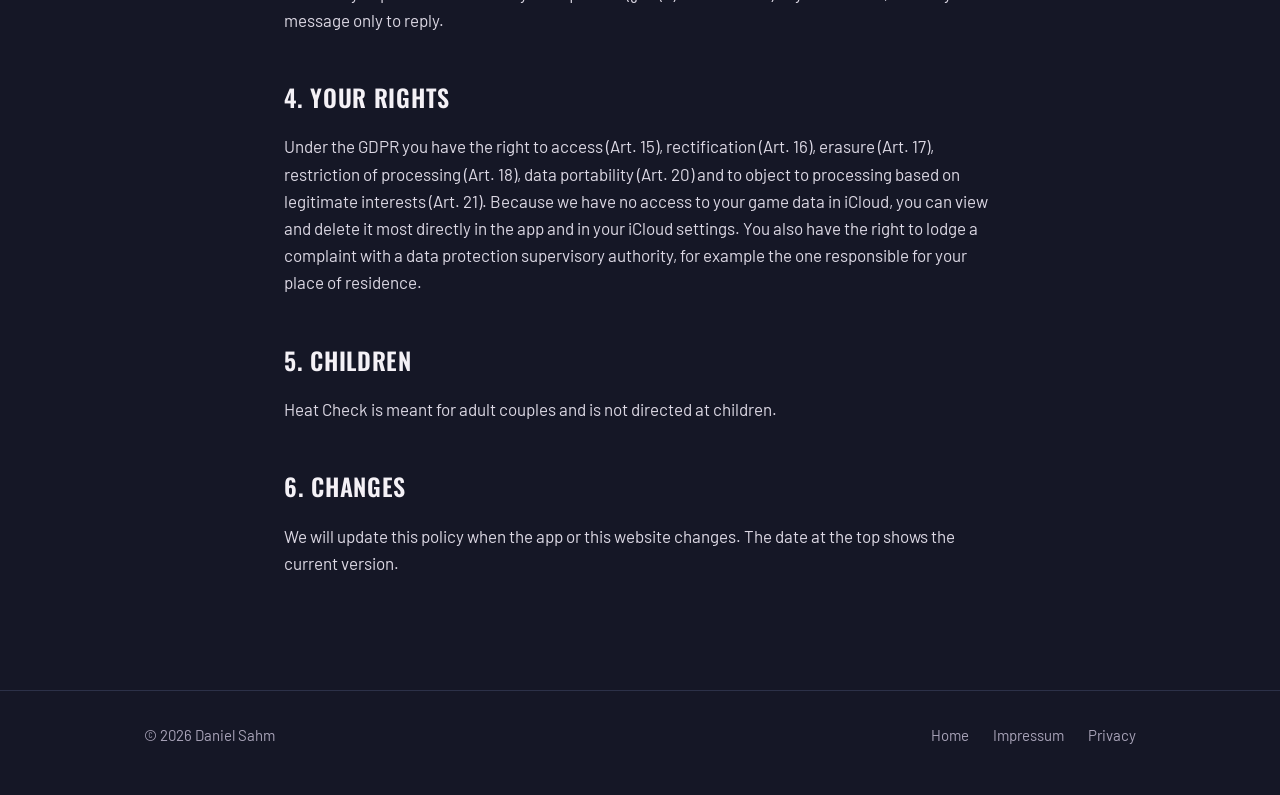
==== commit 3773d354: "Describe ad attribution in privacy policy" ====
--- a/privacy.html
+++ b/privacy.html
@@ -65,6 +65,7 @@
       <h3>2.5 Apple as service provider</h3>
       <p>iCloud and push notifications are provided by Apple Distribution International Ltd., Hollyhill Industrial Estate, Hollyhill, Cork, Ireland. Apple processes this data under its own terms and privacy policy (<a href="https://www.apple.com/legal/privacy/">apple.com/legal/privacy</a>). How much iCloud data is end-to-end encrypted depends on your iCloud settings, such as Advanced Data Protection. Data may be processed in the USA. Apple relies on the EU-US Data Privacy Framework and standard contractual clauses.</p>
       <p>When you install the app through the App Store or TestFlight, Apple may give us aggregated statistics and, if you have agreed in your iOS settings, crash reports and TestFlight feedback. These do not contain your game data.</p>
+      <p><strong>Ad attribution.</strong> If you install the app after seeing an ad for it, for example on TikTok, Apple's built-in ad attribution (AdAttributionKit and SKAdNetwork) may tell the ad network that the ad led to an install. For this, the app gives iOS a single number that says how far you got, for example whether a partner joined or a mission was completed. Apple passes it on to the ad network after a delay of at least a day, and the fewer people installed through the same campaign, the less detail Apple passes on. It contains no identifier of you or your device and no game data. We only see aggregated campaign results. This helps us understand which ads work (Art. 6(1)(f) GDPR). It is not tracking in Apple's sense, so the app does not ask for tracking permission.</p>
 
       <h3>2.6 What we do not do</h3>
       <ul>
@@ -138,6 +139,7 @@
       <h3>2.5 Apple als Dienstleister</h3>
       <p>iCloud und Push-Mitteilungen werden von Apple Distribution International Ltd., Hollyhill Industrial Estate, Hollyhill, Cork, Irland, bereitgestellt. Apple verarbeitet diese Daten nach eigenen Bedingungen und eigener Datenschutzrichtlinie (<a href="https://www.apple.com/de/legal/privacy/">apple.com/de/legal/privacy</a>). Wie viele iCloud-Daten Ende-zu-Ende-verschlüsselt sind, hängt von deinen iCloud-Einstellungen ab, etwa vom erweiterten Datenschutz. Eine Verarbeitung in den USA ist möglich. Apple stützt sich dabei auf das EU-US Data Privacy Framework und Standardvertragsklauseln.</p>
       <p>Wenn du die App über den App Store oder TestFlight installierst, kann Apple uns zusammengefasste Statistiken und, sofern du in den iOS-Einstellungen zugestimmt hast, Absturzberichte und TestFlight-Feedback zur Verfügung stellen. Diese enthalten keine Spieldaten.</p>
+      <p><strong>Werbe-Attribution.</strong> Wenn du die App installierst, nachdem du eine Anzeige für sie gesehen hast, zum Beispiel auf TikTok, kann Apples eingebaute Werbe-Attribution (AdAttributionKit und SKAdNetwork) dem Werbenetzwerk mitteilen, dass die Anzeige zu einer Installation geführt hat. Dafür gibt die App an iOS eine einzelne Zahl weiter, die angibt, wie weit du gekommen bist, etwa ob ein Partner beigetreten ist oder eine Mission abgeschlossen wurde. Apple übermittelt sie frühestens nach einem Tag an das Werbenetzwerk, und je weniger Menschen über dieselbe Kampagne installiert haben, desto weniger Details gibt Apple weiter. Die Meldung enthält keine Kennung von dir oder deinem Gerät und keine Spieldaten. Wir sehen nur zusammengefasste Kampagnenergebnisse. So erkennen wir, welche Anzeigen funktionieren (Art. 6 Abs. 1 lit. f DSGVO). Das ist kein Tracking im Sinne von Apple, daher fragt die App nicht nach einer Tracking-Erlaubnis.</p>
 
       <h3>2.6 Was wir nicht tun</h3>
       <ul>
